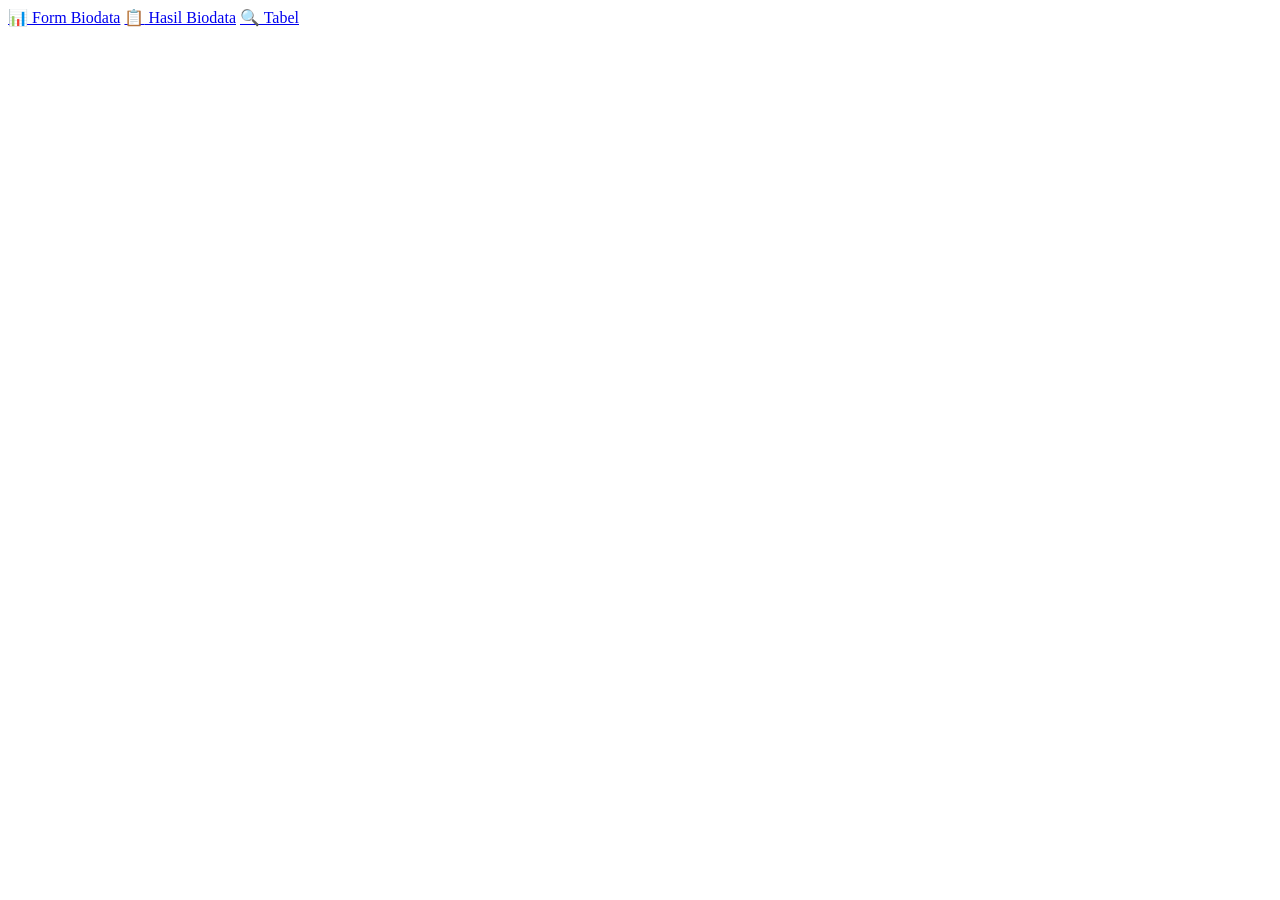
==== index.html @ 3248b8ab "aaa" ====
<!DOCTYPE html>
<html lang="en">
<head>
    <meta charset="UTF-8">
    <meta name="viewport" content="width, initial-scale=1.0">
    <title>Document</title>
</head>
<body>

     <!-- Daftar Tombol Menu -->
<div class="menu-list">
    <!-- Ganti tanda # dengan link file html atau link tujuan Bapak -->
    <a href="form_biodata.html" class="menu-item"><span>📊</span> Form Biodata</a>
    <a href="hasil_biodata.html" class="menu-item"><span>📋</span> Hasil Biodata</a>
    <a href="tabel.html" class="menu-item"><span>🔍</span> Tabel</a>

</div>
</body>
</html>
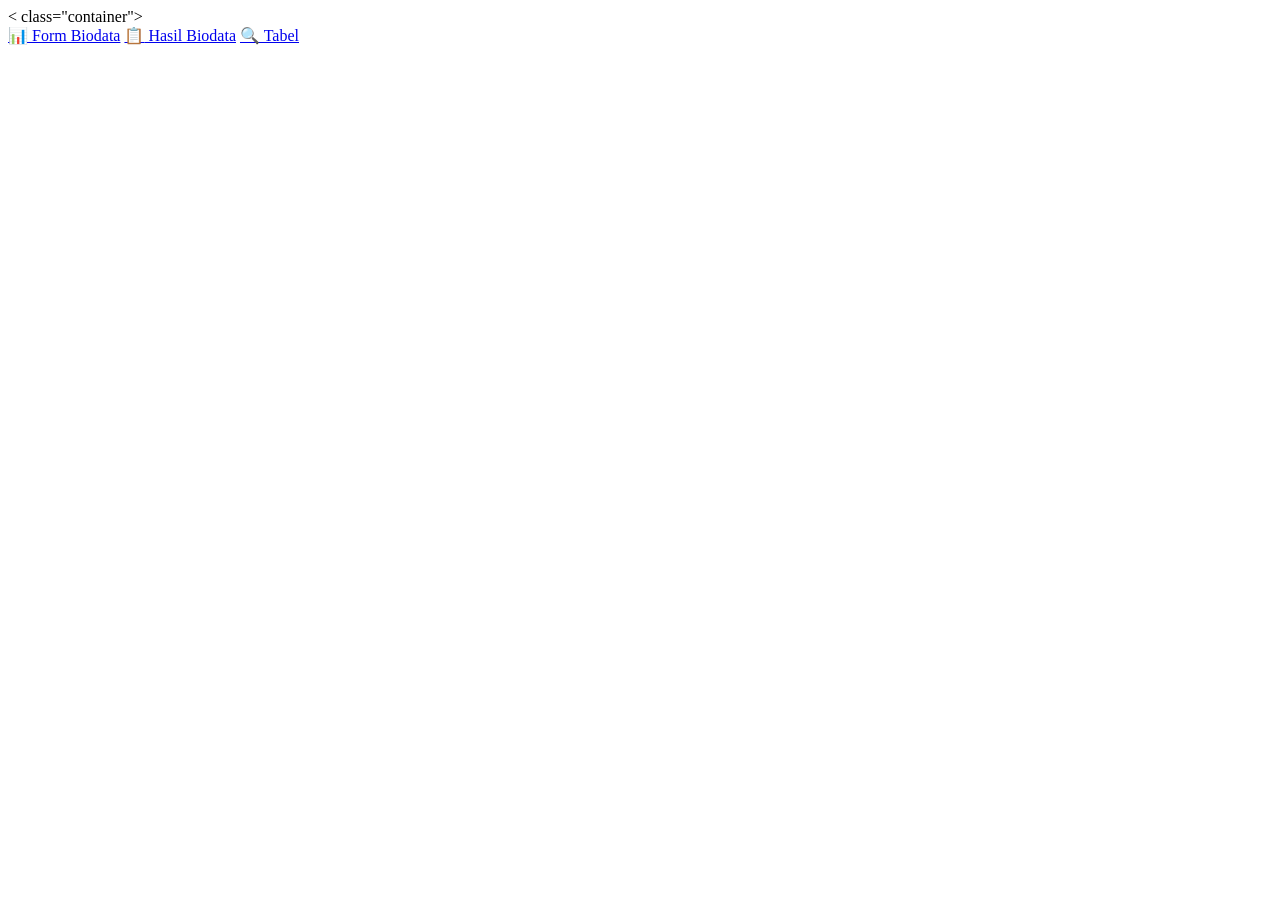
==== commit 156d700a: "css" ====
--- a/index.html
+++ b/index.html
@@ -1,13 +1,11 @@
-<!DOCTYPE html>
+<<!DOCTYPE html>
 <html lang="en">
 <head>
-    <meta charset="UTF-8">
-    <meta name="viewport" content="width, initial-scale=1.0">
-    <title>Document</title>
-</head>
-<body>
+     
+    class="container">
+</div>
 
-     <!-- Daftar Tombol Menu -->
+<!-- Daftar Tombol Menu -->
 <div class="menu-list">
     <!-- Ganti tanda # dengan link file html atau link tujuan Bapak -->
     <a href="form_biodata.html" class="menu-item"><span>📊</span> Form Biodata</a>
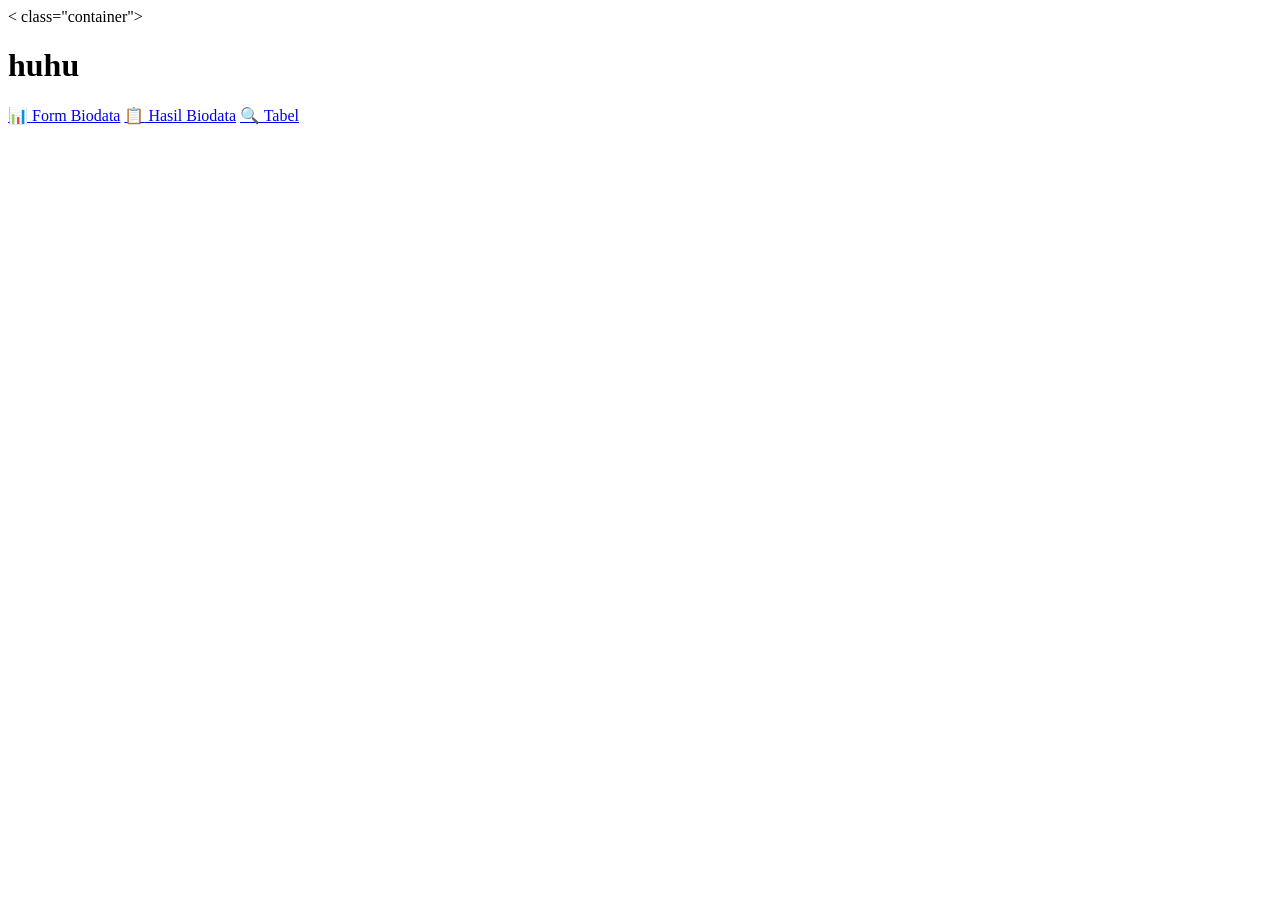
==== commit cd0794d2: "csslllluhuhul" ====
--- a/index.html
+++ b/index.html
@@ -4,13 +4,13 @@
      
     class="container">
 </div>
-
+<h1>huhu</h1>
 <!-- Daftar Tombol Menu -->
 <div class="menu-list">
     <!-- Ganti tanda # dengan link file html atau link tujuan Bapak -->
-    <a href="form_biodata.html" class="menu-item"><span>📊</span> Form Biodata</a>
+    <a href="form _biodata.html" class="menu-item"><span>📊</span> Form Biodata</a>
     <a href="hasil_biodata.html" class="menu-item"><span>📋</span> Hasil Biodata</a>
-    <a href="tabel.html" class="menu-item"><span>🔍</span> Tabel</a>
+    <a href="table.html" class="menu-item"><span>🔍</span> Tabel</a>
 
 </div>
 </body>
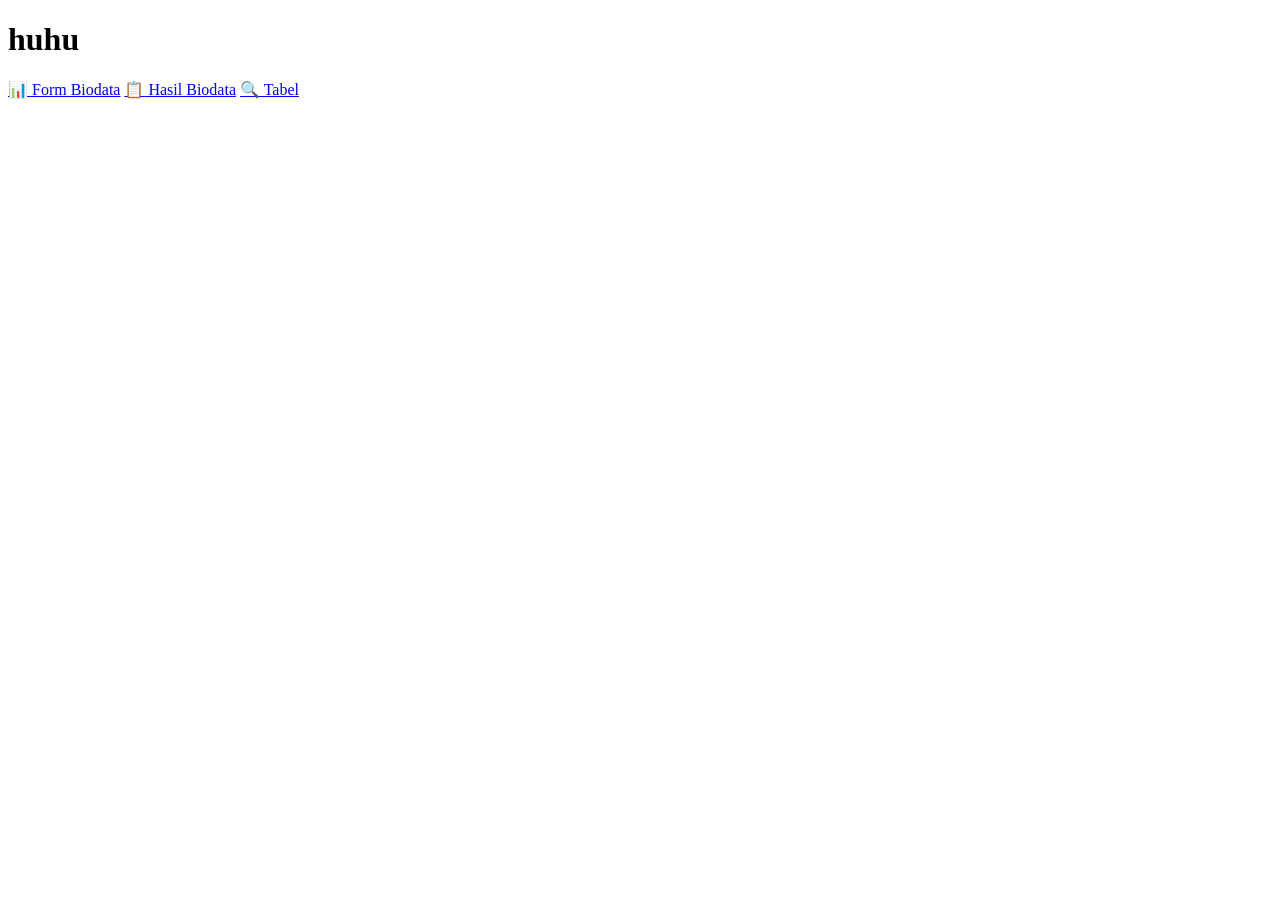
==== commit 5423f38e: "csslllluhuhuhuijijijl" ====
--- a/index.html
+++ b/index.html
@@ -1,9 +1,12 @@
-<<!DOCTYPE html>
+<!DOCTYPE html>
 <html lang="en">
 <head>
-     
-    class="container">
-</div>
+    <meta charset="UTF-8">
+    <meta name="viewport" content="width=device-width, initial-scale=1.0">
+    <title>Document</title>
+</head>
+<body>
+    </div>
 <h1>huhu</h1>
 <!-- Daftar Tombol Menu -->
 <div class="menu-list">
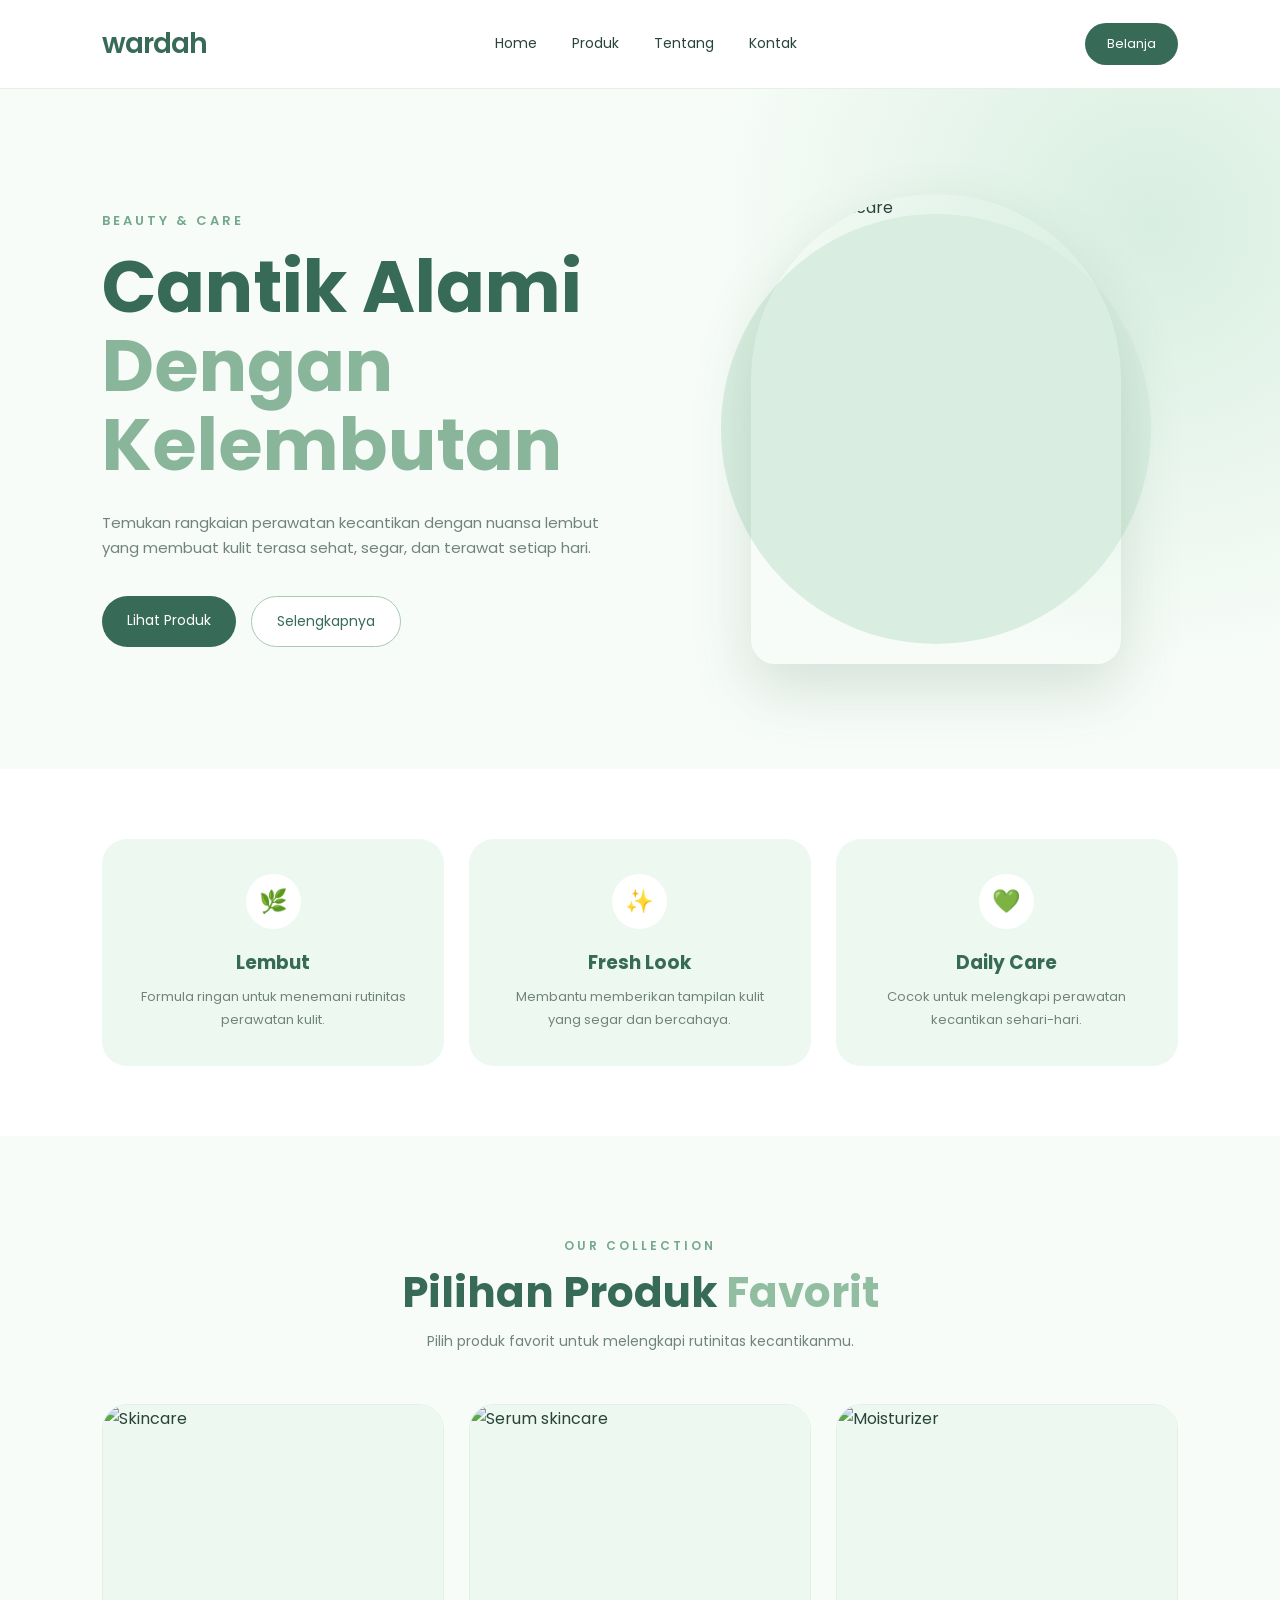
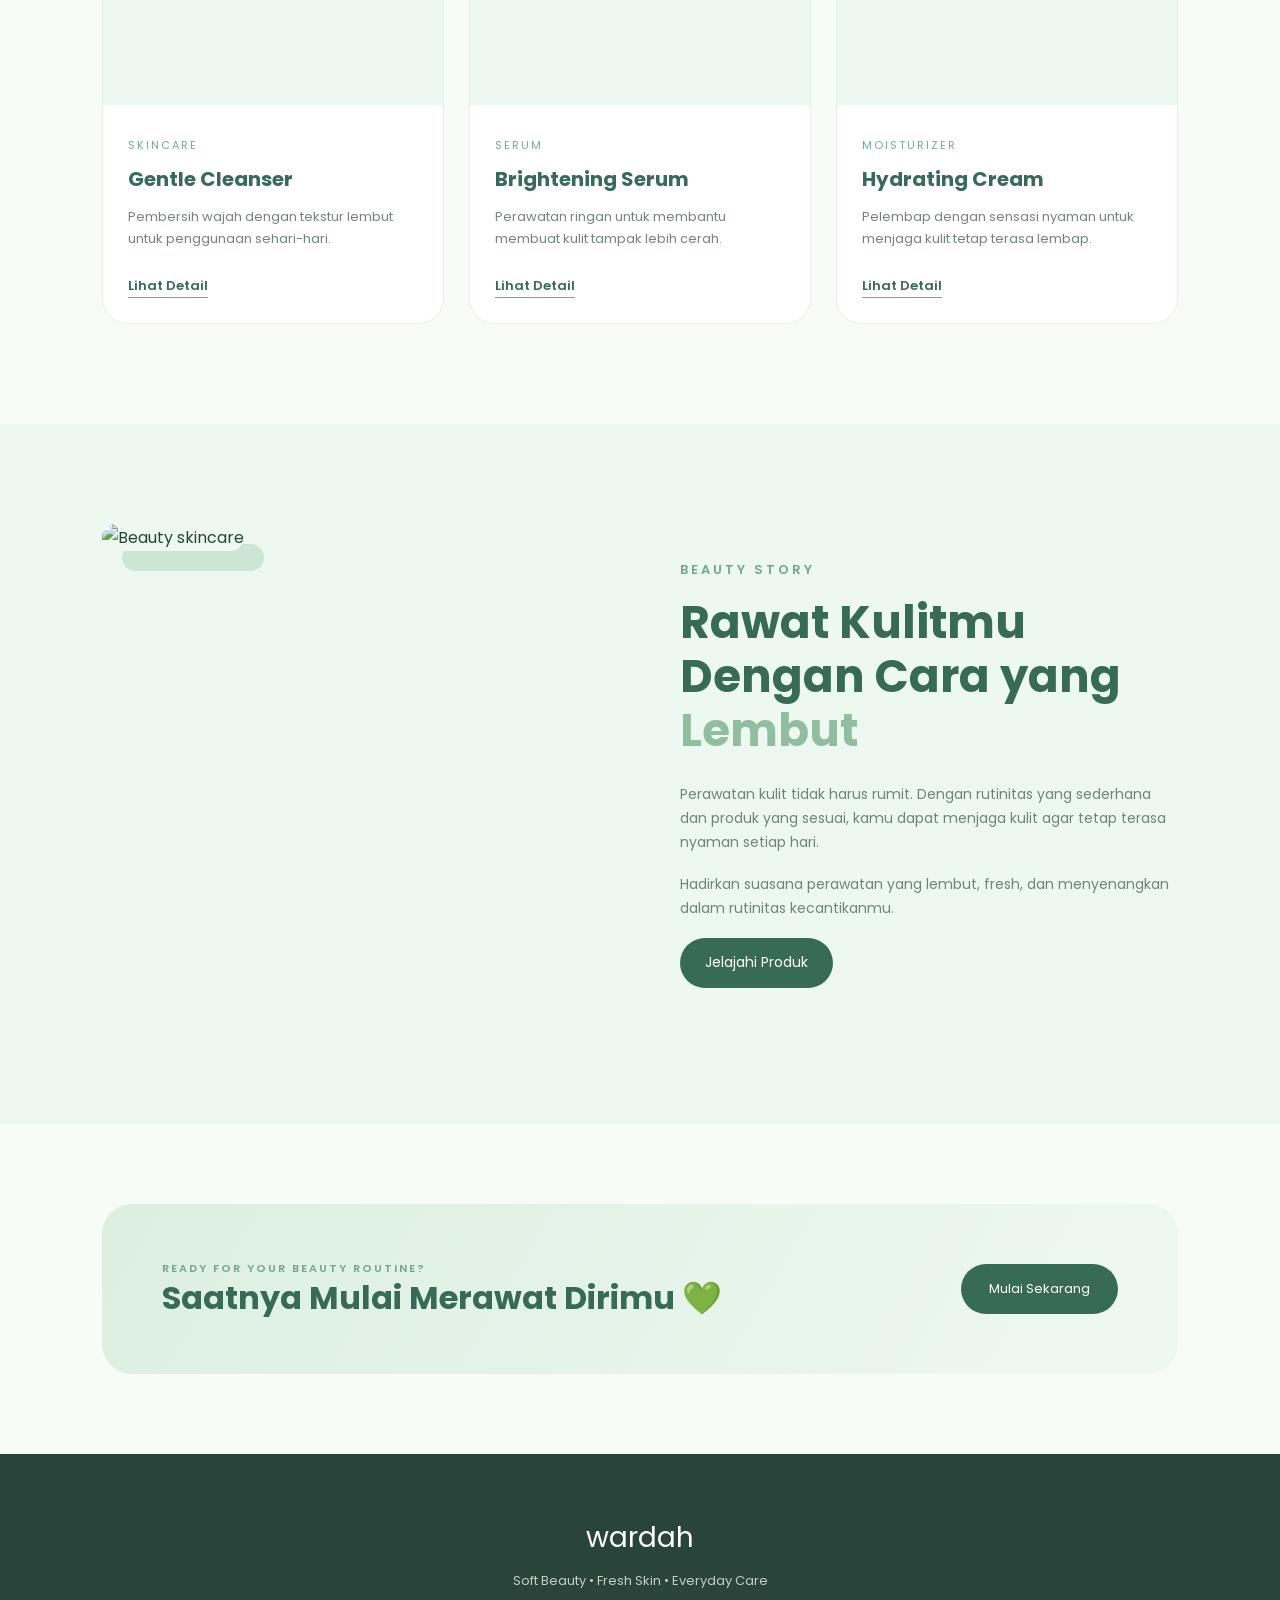
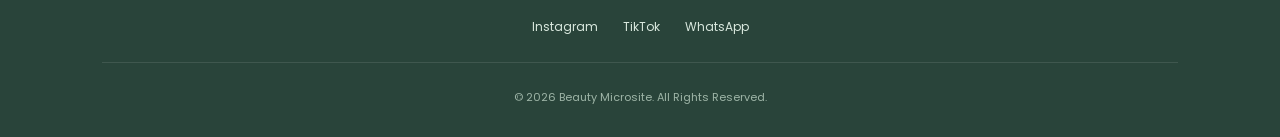
==== commit 417d58c7: "csslllluhuhuhuijijijkjkijijil" ====
--- a/index.html
+++ b/index.html
@@ -1,20 +1,307 @@
 <!DOCTYPE html>
-<html lang="en">
+<html lang="id">
 <head>
     <meta charset="UTF-8">
     <meta name="viewport" content="width=device-width, initial-scale=1.0">
-    <title>Document</title>
+
+    <title>Wardah Soft Green Beauty</title>
+
+    <link rel="stylesheet" href="style.css">
+
+    <!-- Google Fonts -->
+    <link rel="preconnect" href="https://fonts.googleapis.com">
+    <link rel="preconnect" href="https://fonts.gstatic.com" crossorigin>
+    <link href="https://fonts.googleapis.com/css2?family=Poppins:wght@300;400;500;600;700&display=swap" rel="stylesheet">
 </head>
+
 <body>
-    </div>
-<h1>huhu</h1>
-<!-- Daftar Tombol Menu -->
-<div class="menu-list">
-    <!-- Ganti tanda # dengan link file html atau link tujuan Bapak -->
-    <a href="form _biodata.html" class="menu-item"><span>📊</span> Form Biodata</a>
-    <a href="hasil_biodata.html" class="menu-item"><span>📋</span> Hasil Biodata</a>
-    <a href="table.html" class="menu-item"><span>🔍</span> Tabel</a>
-
-</div>
+
+    <!-- NAVBAR -->
+    <header class="navbar">
+        <div class="logo">wardah</div>
+
+        <nav>
+            <a href="#home">Home</a>
+            <a href="#produk">Produk</a>
+            <a href="#about">Tentang</a>
+            <a href="#contact">Kontak</a>
+        </nav>
+
+        <a href="#produk" class="nav-button">Belanja</a>
+    </header>
+
+
+    <!-- HERO -->
+    <section class="hero" id="home">
+
+        <div class="hero-content">
+            <p class="small-title">BEAUTY & CARE</p>
+
+            <h1>
+                Cantik Alami
+                <span>Dengan Kelembutan</span>
+            </h1>
+
+            <p class="hero-description">
+                Temukan rangkaian perawatan kecantikan dengan
+                nuansa lembut yang membuat kulit terasa sehat,
+                segar, dan terawat setiap hari.
+            </p>
+
+            <div class="hero-buttons">
+                <a href="#produk" class="btn-primary">
+                    Lihat Produk
+                </a>
+
+                <a href="#about" class="btn-secondary">
+                    Selengkapnya
+                </a>
+            </div>
+        </div>
+
+
+        <div class="hero-image">
+            <div class="circle-bg"></div>
+
+            <!-- Ganti URL gambar sesuai kebutuhan -->
+            <img
+                src="https://images.unsplash.com/photo-1556229010-6c3f2c9ca5f8?auto=format&fit=crop&w=800&q=80"
+                alt="Produk skincare"
+            >
+        </div>
+
+    </section>
+
+
+    <!-- BENEFIT -->
+    <section class="benefit">
+
+        <div class="benefit-card">
+            <div class="icon">🌿</div>
+            <h3>Lembut</h3>
+            <p>
+                Formula ringan untuk menemani
+                rutinitas perawatan kulit.
+            </p>
+        </div>
+
+        <div class="benefit-card">
+            <div class="icon">✨</div>
+            <h3>Fresh Look</h3>
+            <p>
+                Membantu memberikan tampilan
+                kulit yang segar dan bercahaya.
+            </p>
+        </div>
+
+        <div class="benefit-card">
+            <div class="icon">💚</div>
+            <h3>Daily Care</h3>
+            <p>
+                Cocok untuk melengkapi
+                perawatan kecantikan sehari-hari.
+            </p>
+        </div>
+
+    </section>
+
+
+    <!-- PRODUK -->
+    <section class="products" id="produk">
+
+        <div class="section-title">
+            <p>OUR COLLECTION</p>
+
+            <h2>
+                Pilihan Produk
+                <span>Favorit</span>
+            </h2>
+
+            <p class="section-description">
+                Pilih produk favorit untuk melengkapi
+                rutinitas kecantikanmu.
+            </p>
+        </div>
+
+
+        <div class="product-grid">
+
+            <!-- PRODUK 1 -->
+            <div class="product-card">
+
+                <div class="product-image">
+                    <img
+                        src="https://images.unsplash.com/photo-1611930022073-b7a4ba5fcccd?auto=format&fit=crop&w=600&q=80"
+                        alt="Skincare"
+                    >
+                </div>
+
+                <div class="product-info">
+                    <span>SKINCARE</span>
+
+                    <h3>Gentle Cleanser</h3>
+
+                    <p>
+                        Pembersih wajah dengan tekstur
+                        lembut untuk penggunaan sehari-hari.
+                    </p>
+
+                    <a href="#" class="product-button">
+                        Lihat Detail
+                    </a>
+                </div>
+
+            </div>
+
+
+            <!-- PRODUK 2 -->
+            <div class="product-card">
+
+                <div class="product-image">
+                    <img
+                        src="https://images.unsplash.com/photo-1620916566398-39f1143ab7be?auto=format&fit=crop&w=600&q=80"
+                        alt="Serum skincare"
+                    >
+                </div>
+
+                <div class="product-info">
+                    <span>SERUM</span>
+
+                    <h3>Brightening Serum</h3>
+
+                    <p>
+                        Perawatan ringan untuk membantu
+                        membuat kulit tampak lebih cerah.
+                    </p>
+
+                    <a href="#" class="product-button">
+                        Lihat Detail
+                    </a>
+                </div>
+
+            </div>
+
+
+            <!-- PRODUK 3 -->
+            <div class="product-card">
+
+                <div class="product-image">
+                    <img
+                        src="https://images.unsplash.com/photo-1608248597279-f99d160bfcbc?auto=format&fit=crop&w=600&q=80"
+                        alt="Moisturizer"
+                    >
+                </div>
+
+                <div class="product-info">
+                    <span>MOISTURIZER</span>
+
+                    <h3>Hydrating Cream</h3>
+
+                    <p>
+                        Pelembap dengan sensasi nyaman
+                        untuk menjaga kulit tetap terasa lembap.
+                    </p>
+
+                    <a href="#" class="product-button">
+                        Lihat Detail
+                    </a>
+                </div>
+
+            </div>
+
+        </div>
+
+    </section>
+
+
+    <!-- ABOUT -->
+    <section class="about" id="about">
+
+        <div class="about-image">
+
+            <img
+                src="https://images.unsplash.com/photo-1598440947619-2c35fc9aa908?auto=format&fit=crop&w=900&q=80"
+                alt="Beauty skincare"
+            >
+
+        </div>
+
+
+        <div class="about-content">
+
+            <p class="small-title">
+                BEAUTY STORY
+            </p>
+
+            <h2>
+                Rawat Kulitmu
+                Dengan Cara yang
+                <span>Lembut</span>
+            </h2>
+
+            <p>
+                Perawatan kulit tidak harus rumit.
+                Dengan rutinitas yang sederhana dan
+                produk yang sesuai, kamu dapat menjaga
+                kulit agar tetap terasa nyaman setiap hari.
+            </p>
+
+            <p>
+                Hadirkan suasana perawatan yang lembut,
+                fresh, dan menyenangkan dalam rutinitas
+                kecantikanmu.
+            </p>
+
+            <a href="#produk" class="btn-primary">
+                Jelajahi Produk
+            </a>
+
+        </div>
+
+    </section>
+
+
+    <!-- CTA -->
+    <section class="cta">
+
+        <div>
+            <p>READY FOR YOUR BEAUTY ROUTINE?</p>
+
+            <h2>
+                Saatnya Mulai
+                Merawat Dirimu 💚
+            </h2>
+        </div>
+
+        <a href="#produk" class="cta-button">
+            Mulai Sekarang
+        </a>
+
+    </section>
+
+
+    <!-- FOOTER -->
+    <footer id="contact">
+
+        <div class="footer-logo">
+            wardah
+        </div>
+
+        <p>
+            Soft Beauty • Fresh Skin • Everyday Care
+        </p>
+
+        <div class="social">
+            <a href="#">Instagram</a>
+            <a href="#">TikTok</a>
+            <a href="#">WhatsApp</a>
+        </div>
+
+        <div class="copyright">
+            © 2026 Beauty Microsite. All Rights Reserved.
+        </div>
+
+    </footer>
+
 </body>
-</html>+</html>
--- a/style.css
+++ b/style.css
@@ -0,0 +1,751 @@
+/* =================================
+   RESET
+================================= */
+
+* {
+    margin: 0;
+    padding: 0;
+    box-sizing: border-box;
+}
+
+html {
+    scroll-behavior: smooth;
+}
+
+body {
+    font-family: "Poppins", sans-serif;
+    background: #f7fcf8;
+    color: #29443a;
+    line-height: 1.7;
+}
+
+
+/* =================================
+   COLOR
+================================= */
+
+:root {
+    --green-dark: #376b57;
+    --green: #74a88d;
+    --green-light: #dff1e6;
+    --green-soft: #edf8f0;
+    --green-pale: #f7fcf8;
+    --white: #ffffff;
+    --text: #29443a;
+    --text-light: #71847b;
+}
+
+
+/* =================================
+   NAVBAR
+================================= */
+
+.navbar {
+    width: 100%;
+    padding: 20px 8%;
+
+    display: flex;
+    align-items: center;
+    justify-content: space-between;
+
+    background: rgba(255, 255, 255, 0.9);
+
+    position: sticky;
+    top: 0;
+    z-index: 100;
+
+    backdrop-filter: blur(10px);
+
+    border-bottom: 1px solid #e5f0e8;
+}
+
+.logo {
+    font-size: 28px;
+    font-weight: 600;
+    color: var(--green-dark);
+    letter-spacing: -1px;
+}
+
+.navbar nav {
+    display: flex;
+    gap: 35px;
+}
+
+.navbar nav a {
+    text-decoration: none;
+    color: var(--text);
+    font-size: 14px;
+    transition: 0.3s;
+}
+
+.navbar nav a:hover {
+    color: var(--green);
+}
+
+.nav-button {
+    text-decoration: none;
+    color: white;
+    background: var(--green-dark);
+
+    padding: 10px 22px;
+
+    border-radius: 30px;
+
+    font-size: 13px;
+
+    transition: 0.3s;
+}
+
+.nav-button:hover {
+    background: #4f8b70;
+    transform: translateY(-2px);
+}
+
+
+/* =================================
+   HERO
+================================= */
+
+.hero {
+    min-height: 680px;
+
+    padding: 80px 8%;
+
+    display: flex;
+    align-items: center;
+    justify-content: space-between;
+
+    overflow: hidden;
+
+    background:
+        radial-gradient(
+            circle at 90% 20%,
+            #d8eee0,
+            transparent 35%
+        ),
+        var(--green-pale);
+}
+
+.hero-content {
+    width: 50%;
+    max-width: 600px;
+}
+
+.small-title {
+    color: var(--green);
+    font-size: 13px;
+    font-weight: 600;
+    letter-spacing: 3px;
+    margin-bottom: 15px;
+}
+
+.hero h1 {
+    font-size: clamp(42px, 6vw, 72px);
+    line-height: 1.1;
+    color: var(--green-dark);
+    margin-bottom: 25px;
+}
+
+.hero h1 span {
+    display: block;
+    color: #89b69b;
+}
+
+.hero-description {
+    max-width: 500px;
+    color: var(--text-light);
+    margin-bottom: 35px;
+    font-size: 15px;
+}
+
+.hero-buttons {
+    display: flex;
+    gap: 15px;
+}
+
+.btn-primary,
+.btn-secondary {
+    display: inline-block;
+    text-decoration: none;
+
+    padding: 13px 25px;
+
+    border-radius: 30px;
+
+    font-size: 14px;
+
+    transition: 0.3s;
+}
+
+.btn-primary {
+    color: white;
+    background: var(--green-dark);
+}
+
+.btn-primary:hover {
+    background: #548b71;
+    transform: translateY(-3px);
+}
+
+.btn-secondary {
+    color: var(--green-dark);
+    border: 1px solid #a7cbb4;
+    background: white;
+}
+
+.btn-secondary:hover {
+    background: var(--green-light);
+}
+
+
+/* =================================
+   HERO IMAGE
+================================= */
+
+.hero-image {
+    width: 45%;
+    min-height: 500px;
+
+    position: relative;
+
+    display: flex;
+    align-items: center;
+    justify-content: center;
+}
+
+.circle-bg {
+    width: 430px;
+    height: 430px;
+
+    position: absolute;
+
+    border-radius: 50%;
+
+    background: #d9eee0;
+}
+
+.hero-image img {
+    width: 370px;
+    height: 470px;
+
+    object-fit: cover;
+
+    border-radius: 190px 190px 25px 25px;
+
+    position: relative;
+
+    box-shadow:
+        0 25px 60px rgba(57, 103, 80, 0.18);
+}
+
+
+/* =================================
+   BENEFIT
+================================= */
+
+.benefit {
+    padding: 70px 8%;
+
+    display: grid;
+    grid-template-columns: repeat(3, 1fr);
+    gap: 25px;
+
+    background: white;
+}
+
+.benefit-card {
+    padding: 35px;
+
+    background: var(--green-soft);
+
+    border-radius: 25px;
+
+    text-align: center;
+
+    transition: 0.3s;
+}
+
+.benefit-card:hover {
+    transform: translateY(-8px);
+    box-shadow: 0 15px 40px rgba(63, 108, 83, 0.1);
+}
+
+.icon {
+    width: 55px;
+    height: 55px;
+
+    margin: auto;
+    margin-bottom: 18px;
+
+    display: flex;
+    align-items: center;
+    justify-content: center;
+
+    border-radius: 50%;
+
+    background: white;
+
+    font-size: 23px;
+}
+
+.benefit-card h3 {
+    color: var(--green-dark);
+    margin-bottom: 8px;
+}
+
+.benefit-card p {
+    color: var(--text-light);
+    font-size: 13px;
+}
+
+
+/* =================================
+   PRODUCT
+================================= */
+
+.products {
+    padding: 100px 8%;
+}
+
+.section-title {
+    text-align: center;
+    max-width: 600px;
+    margin: auto;
+}
+
+.section-title > p:first-child {
+    color: var(--green);
+    font-size: 12px;
+    letter-spacing: 3px;
+    font-weight: 600;
+}
+
+.section-title h2 {
+    font-size: 42px;
+    color: var(--green-dark);
+    line-height: 1.2;
+    margin: 12px 0;
+}
+
+.section-title h2 span {
+    color: #91bda1;
+}
+
+.section-description {
+    color: var(--text-light);
+    font-size: 14px;
+}
+
+
+/* =================================
+   PRODUCT CARD
+================================= */
+
+.product-grid {
+    margin-top: 50px;
+
+    display: grid;
+    grid-template-columns: repeat(3, 1fr);
+
+    gap: 25px;
+}
+
+.product-card {
+    background: white;
+
+    border-radius: 25px;
+
+    overflow: hidden;
+
+    border: 1px solid #e4f0e7;
+
+    transition: 0.3s;
+}
+
+.product-card:hover {
+    transform: translateY(-8px);
+
+    box-shadow:
+        0 20px 45px rgba(50, 95, 71, 0.12);
+}
+
+.product-image {
+    height: 300px;
+    background: var(--green-soft);
+    overflow: hidden;
+}
+
+.product-image img {
+    width: 100%;
+    height: 100%;
+
+    object-fit: cover;
+
+    transition: 0.5s;
+}
+
+.product-card:hover .product-image img {
+    transform: scale(1.06);
+}
+
+.product-info {
+    padding: 25px;
+}
+
+.product-info > span {
+    color: var(--green);
+    font-size: 11px;
+    letter-spacing: 2px;
+}
+
+.product-info h3 {
+    color: var(--green-dark);
+    font-size: 20px;
+    margin: 5px 0 10px;
+}
+
+.product-info p {
+    color: var(--text-light);
+    font-size: 13px;
+    margin-bottom: 20px;
+}
+
+.product-button {
+    display: inline-block;
+
+    text-decoration: none;
+
+    color: var(--green-dark);
+
+    font-size: 13px;
+    font-weight: 600;
+
+    border-bottom: 1px solid var(--green);
+}
+
+
+/* =================================
+   ABOUT
+================================= */
+
+.about {
+    padding: 100px 8%;
+
+    display: grid;
+    grid-template-columns: 1fr 1fr;
+
+    gap: 80px;
+
+    align-items: center;
+
+    background: var(--green-soft);
+}
+
+.about-image {
+    height: 500px;
+}
+
+.about-image img {
+    width: 100%;
+    height: 100%;
+
+    object-fit: cover;
+
+    border-radius: 30px;
+
+    box-shadow:
+        20px 20px 0 #cce6d5;
+}
+
+.about-content {
+    max-width: 520px;
+}
+
+.about-content h2 {
+    font-size: 45px;
+    line-height: 1.2;
+
+    color: var(--green-dark);
+
+    margin-bottom: 25px;
+}
+
+.about-content h2 span {
+    color: #91bda1;
+}
+
+.about-content p:not(.small-title) {
+    color: var(--text-light);
+    font-size: 14px;
+
+    margin-bottom: 18px;
+}
+
+
+/* =================================
+   CTA
+================================= */
+
+.cta {
+    margin: 80px 8%;
+
+    padding: 55px 60px;
+
+    border-radius: 30px;
+
+    background:
+        linear-gradient(
+            120deg,
+            #dcefe2,
+            #eef8f1
+        );
+
+    display: flex;
+    align-items: center;
+    justify-content: space-between;
+}
+
+.cta p {
+    color: var(--green);
+    font-size: 11px;
+    letter-spacing: 2px;
+    font-weight: 600;
+}
+
+.cta h2 {
+    color: var(--green-dark);
+    font-size: 32px;
+    line-height: 1.3;
+}
+
+.cta-button {
+    background: var(--green-dark);
+    color: white;
+
+    text-decoration: none;
+
+    padding: 14px 28px;
+
+    border-radius: 30px;
+
+    font-size: 13px;
+
+    transition: 0.3s;
+}
+
+.cta-button:hover {
+    background: #568d72;
+    transform: translateY(-3px);
+}
+
+
+/* =================================
+   FOOTER
+================================= */
+
+footer {
+    padding: 60px 8% 30px;
+
+    text-align: center;
+
+    background: #29443a;
+
+    color: white;
+}
+
+.footer-logo {
+    font-size: 28px;
+    margin-bottom: 8px;
+}
+
+footer > p {
+    color: #bfd2c6;
+    font-size: 13px;
+}
+
+.social {
+    margin: 25px 0;
+
+    display: flex;
+    justify-content: center;
+
+    gap: 25px;
+}
+
+.social a {
+    color: #d9e8de;
+    text-decoration: none;
+    font-size: 12px;
+}
+
+.social a:hover {
+    color: white;
+}
+
+.copyright {
+    padding-top: 25px;
+
+    border-top: 1px solid rgba(255,255,255,0.1);
+
+    color: #9eb5a7;
+
+    font-size: 11px;
+}
+
+
+/* =================================
+   RESPONSIVE TABLET
+================================= */
+
+@media (max-width: 900px) {
+
+    .navbar {
+        padding: 18px 5%;
+    }
+
+    .navbar nav {
+        gap: 15px;
+    }
+
+    .hero {
+        padding: 70px 5%;
+    }
+
+    .hero h1 {
+        font-size: 48px;
+    }
+
+    .hero-image img {
+        width: 300px;
+        height: 400px;
+    }
+
+    .circle-bg {
+        width: 350px;
+        height: 350px;
+    }
+
+    .benefit,
+    .product-grid {
+        grid-template-columns: 1fr 1fr;
+    }
+
+    .about {
+        padding: 80px 5%;
+        gap: 50px;
+    }
+
+    .about-content h2 {
+        font-size: 36px;
+    }
+}
+
+
+/* =================================
+   RESPONSIVE MOBILE
+================================= */
+
+@media (max-width: 650px) {
+
+    .navbar {
+        padding: 15px 5%;
+    }
+
+    .navbar nav {
+        display: none;
+    }
+
+    .nav-button {
+        padding: 8px 18px;
+    }
+
+    .hero {
+        padding: 60px 5%;
+
+        flex-direction: column;
+
+        text-align: center;
+    }
+
+    .hero-content {
+        width: 100%;
+    }
+
+    .hero h1 {
+        font-size: 42px;
+    }
+
+    .hero-description {
+        margin-left: auto;
+        margin-right: auto;
+    }
+
+    .hero-buttons {
+        justify-content: center;
+    }
+
+    .hero-image {
+        width: 100%;
+        min-height: 430px;
+
+        margin-top: 30px;
+    }
+
+    .hero-image img {
+        width: 280px;
+        height: 370px;
+    }
+
+    .circle-bg {
+        width: 320px;
+        height: 320px;
+    }
+
+    .benefit {
+        padding: 50px 5%;
+
+        grid-template-columns: 1fr;
+    }
+
+    .products {
+        padding: 70px 5%;
+    }
+
+    .section-title h2 {
+        font-size: 34px;
+    }
+
+    .product-grid {
+        grid-template-columns: 1fr;
+    }
+
+    .about {
+        padding: 70px 5%;
+
+        grid-template-columns: 1fr;
+    }
+
+    .about-image {
+        height: 400px;
+    }
+
+    .about-content h2 {
+        font-size: 34px;
+    }
+
+    .cta {
+        margin: 50px 5%;
+        padding: 40px 25px;
+
+        flex-direction: column;
+
+        text-align: center;
+
+        gap: 25px;
+    }
+
+    .cta h2 {
+        font-size: 27px;
+    }
+
+}
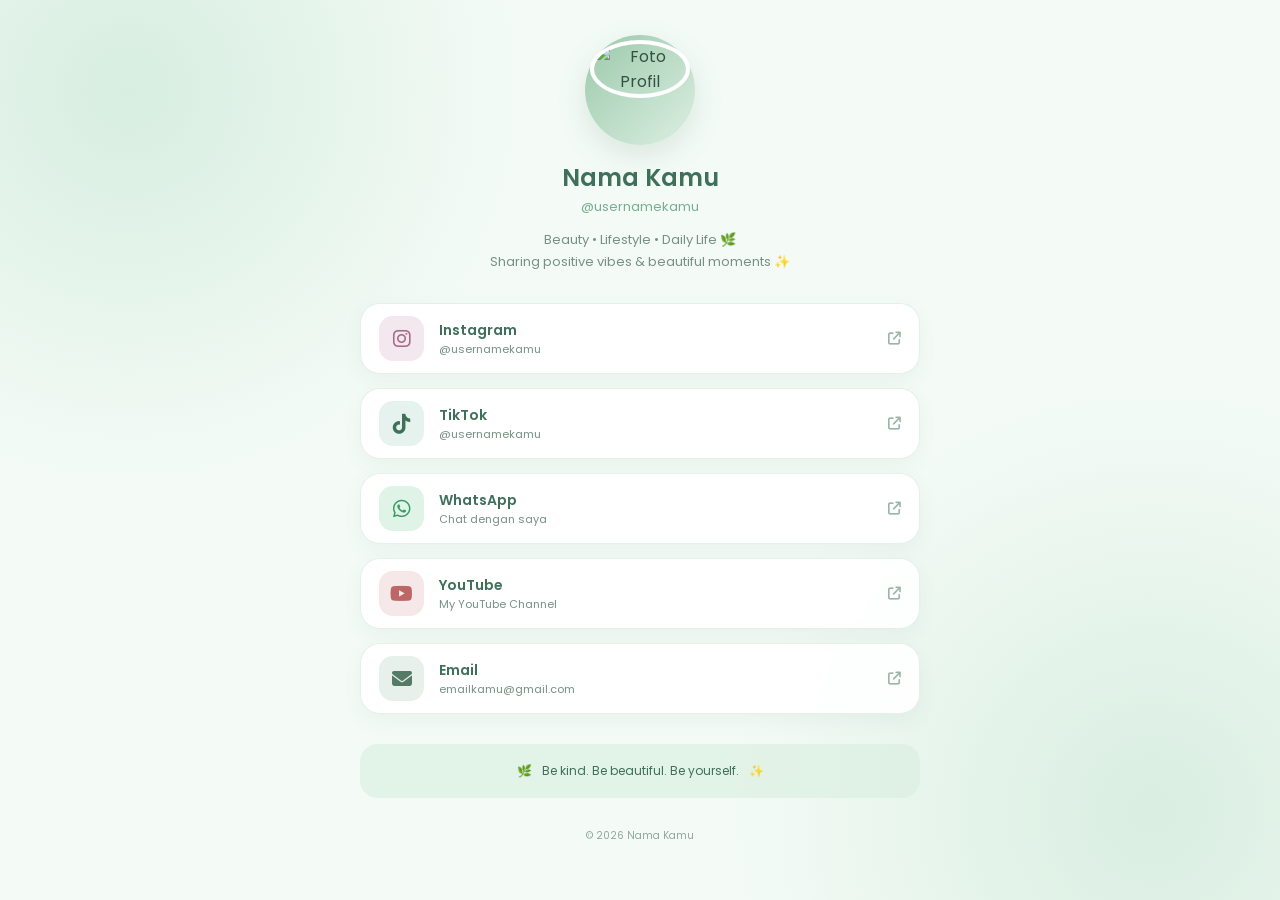
==== commit 6310de0d: "erdrg" ====
--- a/index.html
+++ b/index.html
@@ -4,304 +4,131 @@
     <meta charset="UTF-8">
     <meta name="viewport" content="width=device-width, initial-scale=1.0">
 
-    <title>Wardah Soft Green Beauty</title>
+    <title>My Social Media</title>
 
     <link rel="stylesheet" href="style.css">
 
-    <!-- Google Fonts -->
-    <link rel="preconnect" href="https://fonts.googleapis.com">
-    <link rel="preconnect" href="https://fonts.gstatic.com" crossorigin>
-    <link href="https://fonts.googleapis.com/css2?family=Poppins:wght@300;400;500;600;700&display=swap" rel="stylesheet">
+    <!-- Font -->
+    <link href="https://fonts.googleapis.com/css2?family=Poppins:wght@300;400;500;500;600;700&display=swap" rel="stylesheet">
+
+    <!-- Icon -->
+    <link rel="stylesheet"
+          href="https://cdnjs.cloudflare.com/ajax/libs/font-awesome/6.5.2/css/all.min.css">
 </head>
 
 <body>
 
-    <!-- NAVBAR -->
-    <header class="navbar">
-        <div class="logo">wardah</div>
+    <main class="container">
 
-        <nav>
-            <a href="#home">Home</a>
-            <a href="#produk">Produk</a>
-            <a href="#about">Tentang</a>
-            <a href="#contact">Kontak</a>
-        </nav>
+        <!-- PROFILE -->
+        <section class="profile">
 
-        <a href="#produk" class="nav-button">Belanja</a>
-    </header>
+            <div class="profile-photo">
+                <img src="foto-profile.jpg" alt="Foto Profil">
+            </div>
+
+            <h1>Nama Kamu</h1>
+
+            <p class="username">@usernamekamu</p>
+
+            <p class="bio">
+                Beauty • Lifestyle • Daily Life 🌿
+                <br>
+                Sharing positive vibes & beautiful moments ✨
+            </p>
+
+        </section>
 
 
-    <!-- HERO -->
-    <section class="hero" id="home">
+        <!-- SOCIAL MEDIA -->
+        <section class="social-list">
 
-        <div class="hero-content">
-            <p class="small-title">BEAUTY & CARE</p>
+            <a href="https://instagram.com/" class="social-card instagram">
+                <div class="icon">
+                    <i class="fa-brands fa-instagram"></i>
+                </div>
 
-            <h1>
-                Cantik Alami
-                <span>Dengan Kelembutan</span>
-            </h1>
+                <div class="social-text">
+                    <strong>Instagram</strong>
+                    <span>@usernamekamu</span>
+                </div>
 
-            <p class="hero-description">
-                Temukan rangkaian perawatan kecantikan dengan
-                nuansa lembut yang membuat kulit terasa sehat,
-                segar, dan terawat setiap hari.
-            </p>
+                <i class="fa-solid fa-arrow-up-right-from-square arrow"></i>
+            </a>
 
-            <div class="hero-buttons">
-                <a href="#produk" class="btn-primary">
-                    Lihat Produk
-                </a>
 
-                <a href="#about" class="btn-secondary">
-                    Selengkapnya
-                </a>
-            </div>
+            <a href="https://tiktok.com/" class="social-card tiktok">
+                <div class="icon">
+                    <i class="fa-brands fa-tiktok"></i>
+                </div>
+
+                <div class="social-text">
+                    <strong>TikTok</strong>
+                    <span>@usernamekamu</span>
+                </div>
+
+                <i class="fa-solid fa-arrow-up-right-from-square arrow"></i>
+            </a>
+
+
+            <a href="https://wa.me/6281234567890" class="social-card whatsapp">
+                <div class="icon">
+                    <i class="fa-brands fa-whatsapp"></i>
+                </div>
+
+                <div class="social-text">
+                    <strong>WhatsApp</strong>
+                    <span>Chat dengan saya</span>
+                </div>
+
+                <i class="fa-solid fa-arrow-up-right-from-square arrow"></i>
+            </a>
+
+
+            <a href="#" class="social-card youtube">
+                <div class="icon">
+                    <i class="fa-brands fa-youtube"></i>
+                </div>
+
+                <div class="social-text">
+                    <strong>YouTube</strong>
+                    <span>My YouTube Channel</span>
+                </div>
+
+                <i class="fa-solid fa-arrow-up-right-from-square arrow"></i>
+            </a>
+
+
+            <a href="mailto:emailkamu@gmail.com" class="social-card email">
+                <div class="icon">
+                    <i class="fa-solid fa-envelope"></i>
+                </div>
+
+                <div class="social-text">
+                    <strong>Email</strong>
+                    <span>emailkamu@gmail.com</span>
+                </div>
+
+                <i class="fa-solid fa-arrow-up-right-from-square arrow"></i>
+            </a>
+
+        </section>
+
+
+        <!-- QUOTE -->
+        <div class="quote">
+            <span>🌿</span>
+            <p>Be kind. Be beautiful. Be yourself.</p>
+            <span>✨</span>
         </div>
 
 
-        <div class="hero-image">
-            <div class="circle-bg"></div>
+        <!-- FOOTER -->
+        <footer>
+            © 2026 Nama Kamu
+        </footer>
 
-            <!-- Ganti URL gambar sesuai kebutuhan -->
-            <img
-                src="https://images.unsplash.com/photo-1556229010-6c3f2c9ca5f8?auto=format&fit=crop&w=800&q=80"
-                alt="Produk skincare"
-            >
-        </div>
-
-    </section>
-
-
-    <!-- BENEFIT -->
-    <section class="benefit">
-
-        <div class="benefit-card">
-            <div class="icon">🌿</div>
-            <h3>Lembut</h3>
-            <p>
-                Formula ringan untuk menemani
-                rutinitas perawatan kulit.
-            </p>
-        </div>
-
-        <div class="benefit-card">
-            <div class="icon">✨</div>
-            <h3>Fresh Look</h3>
-            <p>
-                Membantu memberikan tampilan
-                kulit yang segar dan bercahaya.
-            </p>
-        </div>
-
-        <div class="benefit-card">
-            <div class="icon">💚</div>
-            <h3>Daily Care</h3>
-            <p>
-                Cocok untuk melengkapi
-                perawatan kecantikan sehari-hari.
-            </p>
-        </div>
-
-    </section>
-
-
-    <!-- PRODUK -->
-    <section class="products" id="produk">
-
-        <div class="section-title">
-            <p>OUR COLLECTION</p>
-
-            <h2>
-                Pilihan Produk
-                <span>Favorit</span>
-            </h2>
-
-            <p class="section-description">
-                Pilih produk favorit untuk melengkapi
-                rutinitas kecantikanmu.
-            </p>
-        </div>
-
-
-        <div class="product-grid">
-
-            <!-- PRODUK 1 -->
-            <div class="product-card">
-
-                <div class="product-image">
-                    <img
-                        src="https://images.unsplash.com/photo-1611930022073-b7a4ba5fcccd?auto=format&fit=crop&w=600&q=80"
-                        alt="Skincare"
-                    >
-                </div>
-
-                <div class="product-info">
-                    <span>SKINCARE</span>
-
-                    <h3>Gentle Cleanser</h3>
-
-                    <p>
-                        Pembersih wajah dengan tekstur
-                        lembut untuk penggunaan sehari-hari.
-                    </p>
-
-                    <a href="#" class="product-button">
-                        Lihat Detail
-                    </a>
-                </div>
-
-            </div>
-
-
-            <!-- PRODUK 2 -->
-            <div class="product-card">
-
-                <div class="product-image">
-                    <img
-                        src="https://images.unsplash.com/photo-1620916566398-39f1143ab7be?auto=format&fit=crop&w=600&q=80"
-                        alt="Serum skincare"
-                    >
-                </div>
-
-                <div class="product-info">
-                    <span>SERUM</span>
-
-                    <h3>Brightening Serum</h3>
-
-                    <p>
-                        Perawatan ringan untuk membantu
-                        membuat kulit tampak lebih cerah.
-                    </p>
-
-                    <a href="#" class="product-button">
-                        Lihat Detail
-                    </a>
-                </div>
-
-            </div>
-
-
-            <!-- PRODUK 3 -->
-            <div class="product-card">
-
-                <div class="product-image">
-                    <img
-                        src="https://images.unsplash.com/photo-1608248597279-f99d160bfcbc?auto=format&fit=crop&w=600&q=80"
-                        alt="Moisturizer"
-                    >
-                </div>
-
-                <div class="product-info">
-                    <span>MOISTURIZER</span>
-
-                    <h3>Hydrating Cream</h3>
-
-                    <p>
-                        Pelembap dengan sensasi nyaman
-                        untuk menjaga kulit tetap terasa lembap.
-                    </p>
-
-                    <a href="#" class="product-button">
-                        Lihat Detail
-                    </a>
-                </div>
-
-            </div>
-
-        </div>
-
-    </section>
-
-
-    <!-- ABOUT -->
-    <section class="about" id="about">
-
-        <div class="about-image">
-
-            <img
-                src="https://images.unsplash.com/photo-1598440947619-2c35fc9aa908?auto=format&fit=crop&w=900&q=80"
-                alt="Beauty skincare"
-            >
-
-        </div>
-
-
-        <div class="about-content">
-
-            <p class="small-title">
-                BEAUTY STORY
-            </p>
-
-            <h2>
-                Rawat Kulitmu
-                Dengan Cara yang
-                <span>Lembut</span>
-            </h2>
-
-            <p>
-                Perawatan kulit tidak harus rumit.
-                Dengan rutinitas yang sederhana dan
-                produk yang sesuai, kamu dapat menjaga
-                kulit agar tetap terasa nyaman setiap hari.
-            </p>
-
-            <p>
-                Hadirkan suasana perawatan yang lembut,
-                fresh, dan menyenangkan dalam rutinitas
-                kecantikanmu.
-            </p>
-
-            <a href="#produk" class="btn-primary">
-                Jelajahi Produk
-            </a>
-
-        </div>
-
-    </section>
-
-
-    <!-- CTA -->
-    <section class="cta">
-
-        <div>
-            <p>READY FOR YOUR BEAUTY ROUTINE?</p>
-
-            <h2>
-                Saatnya Mulai
-                Merawat Dirimu 💚
-            </h2>
-        </div>
-
-        <a href="#produk" class="cta-button">
-            Mulai Sekarang
-        </a>
-
-    </section>
-
-
-    <!-- FOOTER -->
-    <footer id="contact">
-
-        <div class="footer-logo">
-            wardah
-        </div>
-
-        <p>
-            Soft Beauty • Fresh Skin • Everyday Care
-        </p>
-
-        <div class="social">
-            <a href="#">Instagram</a>
-            <a href="#">TikTok</a>
-            <a href="#">WhatsApp</a>
-        </div>
-
-        <div class="copyright">
-            © 2026 Beauty Microsite. All Rights Reserved.
-        </div>
-
-    </footer>
+    </main>
 
 </body>
 </html>
--- a/style.css
+++ b/style.css
@@ -1,751 +1,359 @@
-/* =================================
-   RESET
-================================= */
-
 * {
     margin: 0;
     padding: 0;
     box-sizing: border-box;
 }
 
-html {
-    scroll-behavior: smooth;
+:root {
+    --green-dark: #3f7059;
+    --green: #79ad91;
+    --green-soft: #dff1e5;
+    --green-light: #edf8f0;
+    --white: #ffffff;
+    --text: #345143;
+    --gray: #789086;
 }
 
 body {
+    min-height: 100vh;
+
     font-family: "Poppins", sans-serif;
-    background: #f7fcf8;
-    color: #29443a;
-    line-height: 1.7;
-}
-
-
-/* =================================
-   COLOR
-================================= */
-
-:root {
-    --green-dark: #376b57;
-    --green: #74a88d;
-    --green-light: #dff1e6;
-    --green-soft: #edf8f0;
-    --green-pale: #f7fcf8;
-    --white: #ffffff;
-    --text: #29443a;
-    --text-light: #71847b;
-}
-
-
-/* =================================
-   NAVBAR
-================================= */
-
-.navbar {
-    width: 100%;
-    padding: 20px 8%;
-
-    display: flex;
-    align-items: center;
-    justify-content: space-between;
-
-    background: rgba(255, 255, 255, 0.9);
-
-    position: sticky;
-    top: 0;
-    z-index: 100;
-
-    backdrop-filter: blur(10px);
-
-    border-bottom: 1px solid #e5f0e8;
-}
-
-.logo {
-    font-size: 28px;
-    font-weight: 600;
-    color: var(--green-dark);
-    letter-spacing: -1px;
-}
-
-.navbar nav {
-    display: flex;
-    gap: 35px;
-}
-
-.navbar nav a {
-    text-decoration: none;
+
     color: var(--text);
-    font-size: 14px;
-    transition: 0.3s;
-}
-
-.navbar nav a:hover {
-    color: var(--green);
-}
-
-.nav-button {
-    text-decoration: none;
-    color: white;
-    background: var(--green-dark);
-
-    padding: 10px 22px;
-
-    border-radius: 30px;
-
-    font-size: 13px;
-
-    transition: 0.3s;
-}
-
-.nav-button:hover {
-    background: #4f8b70;
-    transform: translateY(-2px);
-}
-
-
-/* =================================
-   HERO
-================================= */
-
-.hero {
-    min-height: 680px;
-
-    padding: 80px 8%;
-
-    display: flex;
-    align-items: center;
-    justify-content: space-between;
-
-    overflow: hidden;
 
     background:
         radial-gradient(
-            circle at 90% 20%,
-            #d8eee0,
-            transparent 35%
+            circle at 10% 10%,
+            #d7eee0 0,
+            transparent 28%
         ),
-        var(--green-pale);
-}
-
-.hero-content {
-    width: 50%;
-    max-width: 600px;
-}
-
-.small-title {
+        radial-gradient(
+            circle at 90% 90%,
+            #d9eee1 0,
+            transparent 30%
+        ),
+        #f4fbf6;
+
+    display: flex;
+    justify-content: center;
+
+    padding: 35px 20px;
+}
+
+
+/* ==========================
+   CONTAINER
+========================== */
+
+.container {
+    width: 100%;
+    max-width: 560px;
+}
+
+
+/* ==========================
+   PROFILE
+========================== */
+
+.profile {
+    text-align: center;
+    margin-bottom: 30px;
+}
+
+.profile-photo {
+    width: 110px;
+    height: 110px;
+
+    padding: 5px;
+
+    margin: auto;
+    margin-bottom: 15px;
+
+    border-radius: 50%;
+
+    background: linear-gradient(
+        135deg,
+        #9bc9aa,
+        #dcefe2
+    );
+
+    box-shadow:
+        0 10px 30px rgba(62, 112, 86, 0.15);
+}
+
+.profile-photo img {
+    width: 100%;
+    height: 100%;
+
+    object-fit: cover;
+
+    border-radius: 50%;
+
+    border: 4px solid white;
+}
+
+.profile h1 {
+    font-size: 24px;
+    font-weight: 600;
+
+    color: var(--green-dark);
+
+    margin-bottom: 2px;
+}
+
+.username {
+    font-size: 13px;
     color: var(--green);
+
+    margin-bottom: 12px;
+}
+
+.bio {
+    color: var(--gray);
+
     font-size: 13px;
-    font-weight: 600;
-    letter-spacing: 3px;
-    margin-bottom: 15px;
-}
-
-.hero h1 {
-    font-size: clamp(42px, 6vw, 72px);
-    line-height: 1.1;
-    color: var(--green-dark);
-    margin-bottom: 25px;
-}
-
-.hero h1 span {
-    display: block;
-    color: #89b69b;
-}
-
-.hero-description {
-    max-width: 500px;
-    color: var(--text-light);
-    margin-bottom: 35px;
-    font-size: 15px;
-}
-
-.hero-buttons {
-    display: flex;
+
+    line-height: 1.7;
+}
+
+
+/* ==========================
+   SOCIAL CARD
+========================== */
+
+.social-list {
+    display: flex;
+
+    flex-direction: column;
+
+    gap: 14px;
+}
+
+.social-card {
+    width: 100%;
+
+    min-height: 70px;
+
+    padding: 12px 18px;
+
+    display: flex;
+    align-items: center;
+
     gap: 15px;
-}
-
-.btn-primary,
-.btn-secondary {
-    display: inline-block;
+
     text-decoration: none;
 
-    padding: 13px 25px;
-
-    border-radius: 30px;
-
-    font-size: 14px;
-
-    transition: 0.3s;
-}
-
-.btn-primary {
-    color: white;
-    background: var(--green-dark);
-}
-
-.btn-primary:hover {
-    background: #548b71;
-    transform: translateY(-3px);
-}
-
-.btn-secondary {
-    color: var(--green-dark);
-    border: 1px solid #a7cbb4;
+    color: var(--text);
+
+    background: rgba(255, 255, 255, 0.88);
+
+    border: 1px solid rgba(124, 173, 144, 0.18);
+
+    border-radius: 20px;
+
+    box-shadow:
+        0 7px 20px rgba(60, 105, 80, 0.06);
+
+    transition: all 0.3s ease;
+
+    backdrop-filter: blur(8px);
+}
+
+.social-card:hover {
+    transform: translateY(-4px) scale(1.01);
+
     background: white;
-}
-
-.btn-secondary:hover {
-    background: var(--green-light);
-}
-
-
-/* =================================
-   HERO IMAGE
-================================= */
-
-.hero-image {
-    width: 45%;
-    min-height: 500px;
-
-    position: relative;
+
+    box-shadow:
+        0 15px 30px rgba(60, 105, 80, 0.12);
+}
+
+
+/* ==========================
+   ICON
+========================== */
+
+.icon {
+    width: 45px;
+    height: 45px;
+
+    flex-shrink: 0;
 
     display: flex;
     align-items: center;
     justify-content: center;
-}
-
-.circle-bg {
-    width: 430px;
-    height: 430px;
-
-    position: absolute;
-
-    border-radius: 50%;
-
-    background: #d9eee0;
-}
-
-.hero-image img {
-    width: 370px;
-    height: 470px;
-
-    object-fit: cover;
-
-    border-radius: 190px 190px 25px 25px;
-
-    position: relative;
-
-    box-shadow:
-        0 25px 60px rgba(57, 103, 80, 0.18);
-}
-
-
-/* =================================
-   BENEFIT
-================================= */
-
-.benefit {
-    padding: 70px 8%;
-
-    display: grid;
-    grid-template-columns: repeat(3, 1fr);
-    gap: 25px;
-
-    background: white;
-}
-
-.benefit-card {
-    padding: 35px;
+
+    border-radius: 14px;
 
     background: var(--green-soft);
 
-    border-radius: 25px;
-
-    text-align: center;
+    color: var(--green-dark);
+
+    font-size: 20px;
+}
+
+
+/* ==========================
+   TEXT
+========================== */
+
+.social-text {
+    flex: 1;
+
+    display: flex;
+    flex-direction: column;
+}
+
+.social-text strong {
+    font-size: 14px;
+
+    color: var(--green-dark);
+
+    font-weight: 600;
+}
+
+.social-text span {
+    font-size: 11px;
+
+    color: var(--gray);
+}
+
+
+/* ==========================
+   ARROW
+========================== */
+
+.arrow {
+    font-size: 13px;
+
+    color: #9ab5a5;
 
     transition: 0.3s;
 }
 
-.benefit-card:hover {
-    transform: translateY(-8px);
-    box-shadow: 0 15px 40px rgba(63, 108, 83, 0.1);
-}
-
-.icon {
-    width: 55px;
-    height: 55px;
-
-    margin: auto;
-    margin-bottom: 18px;
+.social-card:hover .arrow {
+    color: var(--green-dark);
+
+    transform: translate(2px, -2px);
+}
+
+
+/* ==========================
+   SOCIAL COLORS
+========================== */
+
+.instagram .icon {
+    background: #f2e8ed;
+    color: #a66b85;
+}
+
+.tiktok .icon {
+    background: #e6f2ed;
+    color: #3f7059;
+}
+
+.whatsapp .icon {
+    background: #e0f3e7;
+    color: #3b9a63;
+}
+
+.youtube .icon {
+    background: #f6e8e8;
+    color: #bd6666;
+}
+
+.email .icon {
+    background: #e7f0eb;
+    color: #557b67;
+}
+
+
+/* ==========================
+   QUOTE
+========================== */
+
+.quote {
+    margin-top: 30px;
+
+    padding: 18px;
 
     display: flex;
     align-items: center;
     justify-content: center;
 
-    border-radius: 50%;
-
-    background: white;
-
-    font-size: 23px;
-}
-
-.benefit-card h3 {
-    color: var(--green-dark);
-    margin-bottom: 8px;
-}
-
-.benefit-card p {
-    color: var(--text-light);
-    font-size: 13px;
-}
-
-
-/* =================================
-   PRODUCT
-================================= */
-
-.products {
-    padding: 100px 8%;
-}
-
-.section-title {
+    gap: 10px;
+
+    border-radius: 18px;
+
+    background: rgba(220, 239, 226, 0.7);
+
+    color: var(--green-dark);
+
+    font-size: 12px;
+
     text-align: center;
-    max-width: 600px;
-    margin: auto;
-}
-
-.section-title > p:first-child {
-    color: var(--green);
-    font-size: 12px;
-    letter-spacing: 3px;
-    font-weight: 600;
-}
-
-.section-title h2 {
-    font-size: 42px;
-    color: var(--green-dark);
-    line-height: 1.2;
-    margin: 12px 0;
-}
-
-.section-title h2 span {
-    color: #91bda1;
-}
-
-.section-description {
-    color: var(--text-light);
-    font-size: 14px;
-}
-
-
-/* =================================
-   PRODUCT CARD
-================================= */
-
-.product-grid {
-    margin-top: 50px;
-
-    display: grid;
-    grid-template-columns: repeat(3, 1fr);
-
-    gap: 25px;
-}
-
-.product-card {
-    background: white;
-
-    border-radius: 25px;
-
-    overflow: hidden;
-
-    border: 1px solid #e4f0e7;
-
-    transition: 0.3s;
-}
-
-.product-card:hover {
-    transform: translateY(-8px);
-
-    box-shadow:
-        0 20px 45px rgba(50, 95, 71, 0.12);
-}
-
-.product-image {
-    height: 300px;
-    background: var(--green-soft);
-    overflow: hidden;
-}
-
-.product-image img {
-    width: 100%;
-    height: 100%;
-
-    object-fit: cover;
-
-    transition: 0.5s;
-}
-
-.product-card:hover .product-image img {
-    transform: scale(1.06);
-}
-
-.product-info {
-    padding: 25px;
-}
-
-.product-info > span {
-    color: var(--green);
-    font-size: 11px;
-    letter-spacing: 2px;
-}
-
-.product-info h3 {
-    color: var(--green-dark);
-    font-size: 20px;
-    margin: 5px 0 10px;
-}
-
-.product-info p {
-    color: var(--text-light);
-    font-size: 13px;
-    margin-bottom: 20px;
-}
-
-.product-button {
-    display: inline-block;
-
-    text-decoration: none;
-
-    color: var(--green-dark);
-
-    font-size: 13px;
-    font-weight: 600;
-
-    border-bottom: 1px solid var(--green);
-}
-
-
-/* =================================
-   ABOUT
-================================= */
-
-.about {
-    padding: 100px 8%;
-
-    display: grid;
-    grid-template-columns: 1fr 1fr;
-
-    gap: 80px;
-
-    align-items: center;
-
-    background: var(--green-soft);
-}
-
-.about-image {
-    height: 500px;
-}
-
-.about-image img {
-    width: 100%;
-    height: 100%;
-
-    object-fit: cover;
-
-    border-radius: 30px;
-
-    box-shadow:
-        20px 20px 0 #cce6d5;
-}
-
-.about-content {
-    max-width: 520px;
-}
-
-.about-content h2 {
-    font-size: 45px;
-    line-height: 1.2;
-
-    color: var(--green-dark);
-
-    margin-bottom: 25px;
-}
-
-.about-content h2 span {
-    color: #91bda1;
-}
-
-.about-content p:not(.small-title) {
-    color: var(--text-light);
-    font-size: 14px;
-
-    margin-bottom: 18px;
-}
-
-
-/* =================================
-   CTA
-================================= */
-
-.cta {
-    margin: 80px 8%;
-
-    padding: 55px 60px;
-
-    border-radius: 30px;
-
-    background:
-        linear-gradient(
-            120deg,
-            #dcefe2,
-            #eef8f1
-        );
-
-    display: flex;
-    align-items: center;
-    justify-content: space-between;
-}
-
-.cta p {
-    color: var(--green);
-    font-size: 11px;
-    letter-spacing: 2px;
-    font-weight: 600;
-}
-
-.cta h2 {
-    color: var(--green-dark);
-    font-size: 32px;
-    line-height: 1.3;
-}
-
-.cta-button {
-    background: var(--green-dark);
-    color: white;
-
-    text-decoration: none;
-
-    padding: 14px 28px;
-
-    border-radius: 30px;
-
-    font-size: 13px;
-
-    transition: 0.3s;
-}
-
-.cta-button:hover {
-    background: #568d72;
-    transform: translateY(-3px);
-}
-
-
-/* =================================
+}
+
+.quote p {
+    margin: 0;
+}
+
+
+/* ==========================
    FOOTER
-================================= */
+========================== */
 
 footer {
-    padding: 60px 8% 30px;
+    margin-top: 30px;
 
     text-align: center;
 
-    background: #29443a;
-
-    color: white;
-}
-
-.footer-logo {
-    font-size: 28px;
-    margin-bottom: 8px;
-}
-
-footer > p {
-    color: #bfd2c6;
-    font-size: 13px;
-}
-
-.social {
-    margin: 25px 0;
-
-    display: flex;
-    justify-content: center;
-
-    gap: 25px;
-}
-
-.social a {
-    color: #d9e8de;
-    text-decoration: none;
-    font-size: 12px;
-}
-
-.social a:hover {
-    color: white;
-}
-
-.copyright {
-    padding-top: 25px;
-
-    border-top: 1px solid rgba(255,255,255,0.1);
-
-    color: #9eb5a7;
-
-    font-size: 11px;
-}
-
-
-/* =================================
-   RESPONSIVE TABLET
-================================= */
-
-@media (max-width: 900px) {
-
-    .navbar {
-        padding: 18px 5%;
-    }
-
-    .navbar nav {
-        gap: 15px;
-    }
-
-    .hero {
-        padding: 70px 5%;
-    }
-
-    .hero h1 {
-        font-size: 48px;
-    }
-
-    .hero-image img {
-        width: 300px;
-        height: 400px;
-    }
-
-    .circle-bg {
-        width: 350px;
-        height: 350px;
-    }
-
-    .benefit,
-    .product-grid {
-        grid-template-columns: 1fr 1fr;
-    }
-
-    .about {
-        padding: 80px 5%;
-        gap: 50px;
-    }
-
-    .about-content h2 {
-        font-size: 36px;
-    }
-}
-
-
-/* =================================
-   RESPONSIVE MOBILE
-================================= */
-
-@media (max-width: 650px) {
-
-    .navbar {
-        padding: 15px 5%;
-    }
-
-    .navbar nav {
-        display: none;
-    }
-
-    .nav-button {
-        padding: 8px 18px;
-    }
-
-    .hero {
-        padding: 60px 5%;
-
-        flex-direction: column;
-
-        text-align: center;
-    }
-
-    .hero-content {
-        width: 100%;
-    }
-
-    .hero h1 {
-        font-size: 42px;
-    }
-
-    .hero-description {
-        margin-left: auto;
-        margin-right: auto;
-    }
-
-    .hero-buttons {
-        justify-content: center;
-    }
-
-    .hero-image {
-        width: 100%;
-        min-height: 430px;
-
-        margin-top: 30px;
-    }
-
-    .hero-image img {
-        width: 280px;
-        height: 370px;
-    }
-
-    .circle-bg {
-        width: 320px;
-        height: 320px;
-    }
-
-    .benefit {
-        padding: 50px 5%;
-
-        grid-template-columns: 1fr;
-    }
-
-    .products {
-        padding: 70px 5%;
-    }
-
-    .section-title h2 {
-        font-size: 34px;
-    }
-
-    .product-grid {
-        grid-template-columns: 1fr;
-    }
-
-    .about {
-        padding: 70px 5%;
-
-        grid-template-columns: 1fr;
-    }
-
-    .about-image {
-        height: 400px;
-    }
-
-    .about-content h2 {
-        font-size: 34px;
-    }
-
-    .cta {
-        margin: 50px 5%;
-        padding: 40px 25px;
-
-        flex-direction: column;
-
-        text-align: center;
-
-        gap: 25px;
-    }
-
-    .cta h2 {
-        font-size: 27px;
-    }
-
-}
+    color: #91a69a;
+
+    font-size: 10px;
+}
+
+
+/* ==========================
+   MOBILE
+========================== */
+
+@media (max-width: 480px) {
+
+    body {
+        padding: 25px 15px;
+    }
+
+    .profile-photo {
+        width: 95px;
+        height: 95px;
+    }
+
+    .profile h1 {
+        font-size: 22px;
+    }
+
+    .social-card {
+        min-height: 65px;
+
+        padding: 10px 14px;
+
+        border-radius: 17px;
+    }
+
+    .icon {
+        width: 42px;
+        height: 42px;
+
+        border-radius: 12px;
+    }
+
+    .social-text strong {
+        font-size: 13px;
+    }
+
+    .social-text span {
+        font-size: 10px;
+    }
+
+}
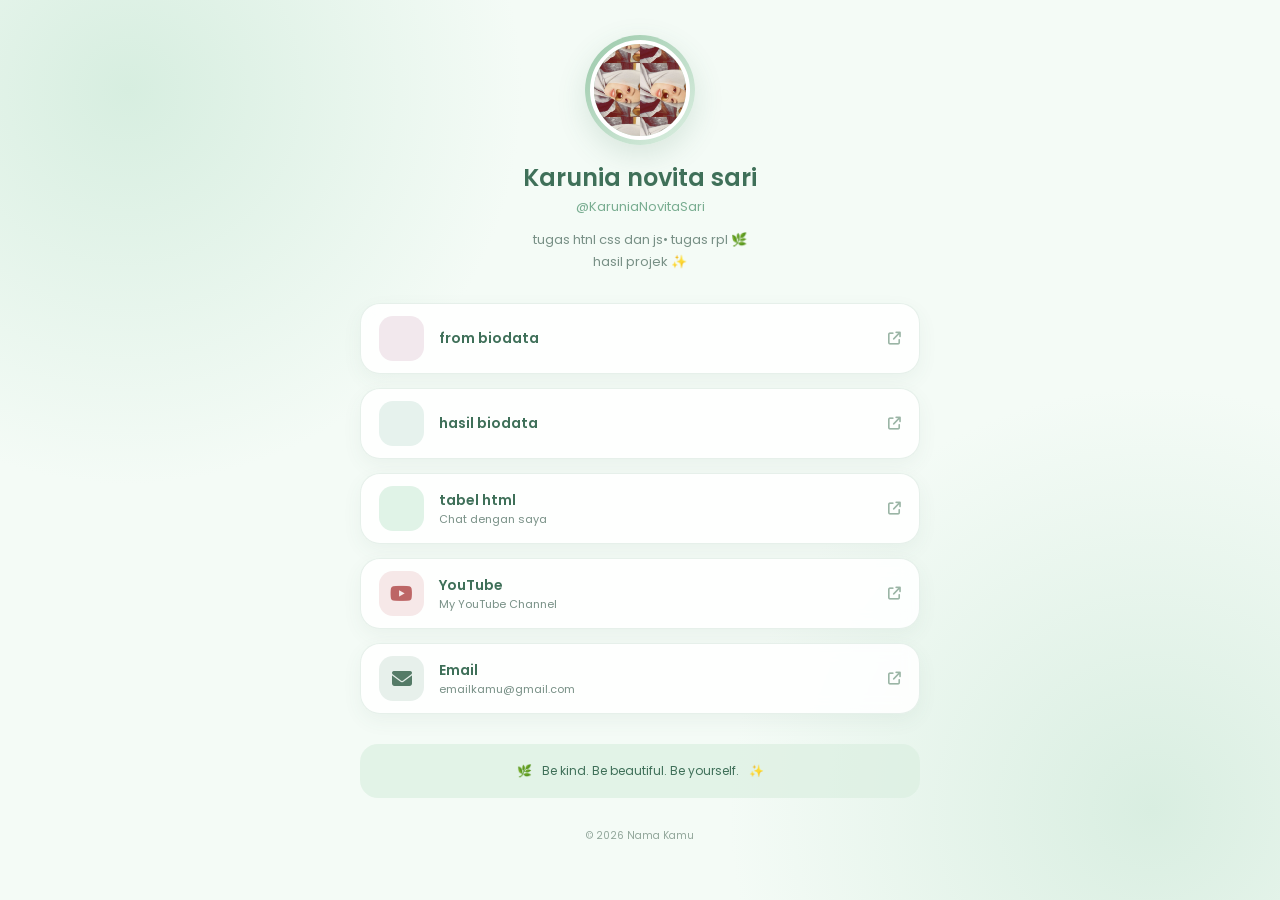
==== commit 53f6d5ac: "tes" ====
--- a/index.html
+++ b/index.html
@@ -24,17 +24,17 @@
         <section class="profile">
 
             <div class="profile-photo">
-                <img src="foto-profile.jpg" alt="Foto Profil">
+                <img src="img/foto.jpeg" alt="Foto Profil">
             </div>
 
-            <h1>Nama Kamu</h1>
+            <h1>Karunia novita sari</h1>
 
-            <p class="username">@usernamekamu</p>
+            <p class="username">@KaruniaNovitaSari</p>
 
             <p class="bio">
-                Beauty • Lifestyle • Daily Life 🌿
+                 tugas htnl css dan js• tugas rpl 🌿
                 <br>
-                Sharing positive vibes & beautiful moments ✨
+                hasil projek ✨
             </p>
 
         </section>
@@ -43,41 +43,41 @@
         <!-- SOCIAL MEDIA -->
         <section class="social-list">
 
-            <a href="https://instagram.com/" class="social-card instagram">
+            <a href="d:\10rpl3-project\10rpl3-web-18\form _biodata.html" class="social-card instagram">
                 <div class="icon">
-                    <i class="fa-brands fa-instagram"></i>
+                    <i class="img/from biodata.jpeg"></i>
                 </div>
 
                 <div class="social-text">
-                    <strong>Instagram</strong>
-                    <span>@usernamekamu</span>
+                    <strong>from biodata</strong>
+                    <span></span>
                 </div>
 
                 <i class="fa-solid fa-arrow-up-right-from-square arrow"></i>
             </a>
 
 
-            <a href="https://tiktok.com/" class="social-card tiktok">
+            <a href="d:\10rpl3-project\10rpl3-web-18\hasil_biodata.html" class="social-card tiktok">
                 <div class="icon">
-                    <i class="fa-brands fa-tiktok"></i>
+                    <i class="img/hasil biodata.jpeg"></i>
                 </div>
 
                 <div class="social-text">
-                    <strong>TikTok</strong>
-                    <span>@usernamekamu</span>
+                    <strong>hasil biodata</strong>
+                    <span></span>
                 </div>
 
                 <i class="fa-solid fa-arrow-up-right-from-square arrow"></i>
             </a>
 
 
-            <a href="https://wa.me/6281234567890" class="social-card whatsapp">
+            <a href="d:\10rpl3-project\10rpl3-web-18\table.html" class="social-card whatsapp">
                 <div class="icon">
-                    <i class="fa-brands fa-whatsapp"></i>
+                    <i class="img/tabel.jpeg"></i>
                 </div>
 
                 <div class="social-text">
-                    <strong>WhatsApp</strong>
+                    <strong>tabel html</strong>
                     <span>Chat dengan saya</span>
                 </div>
 
